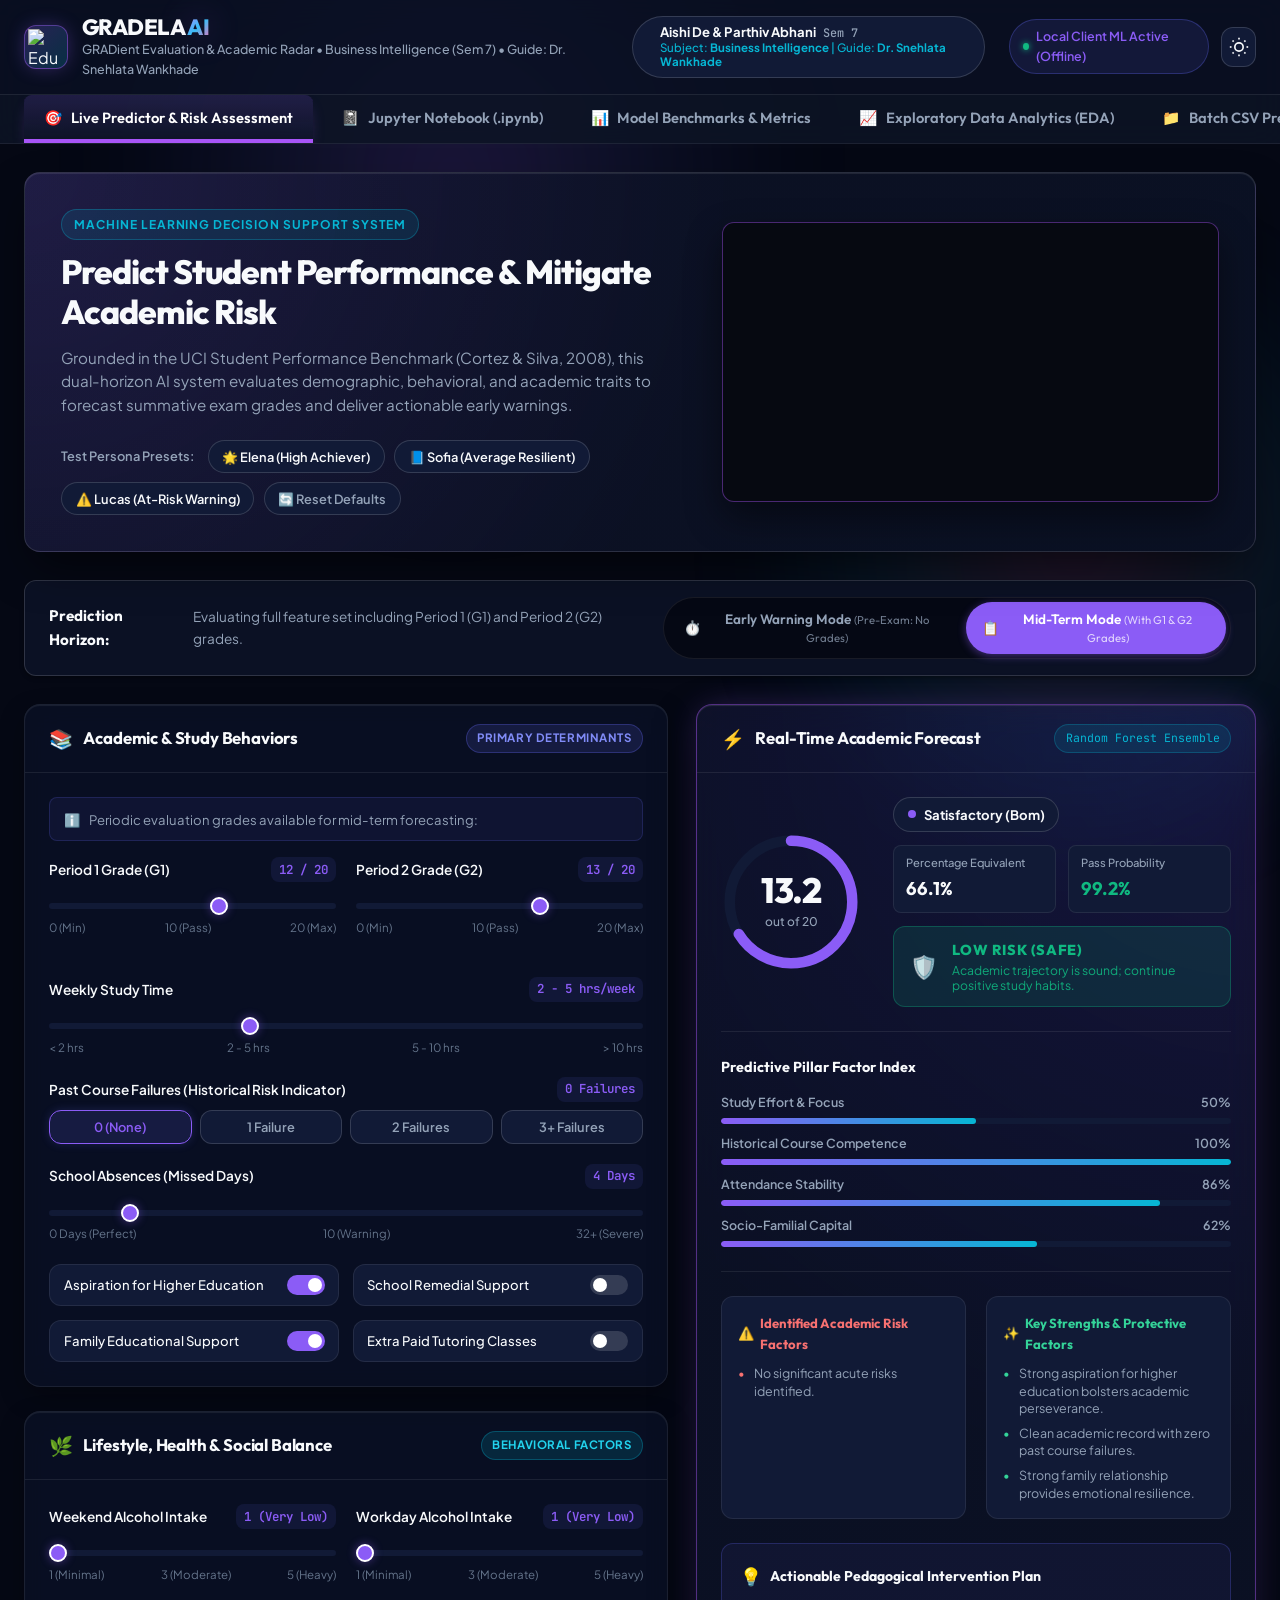
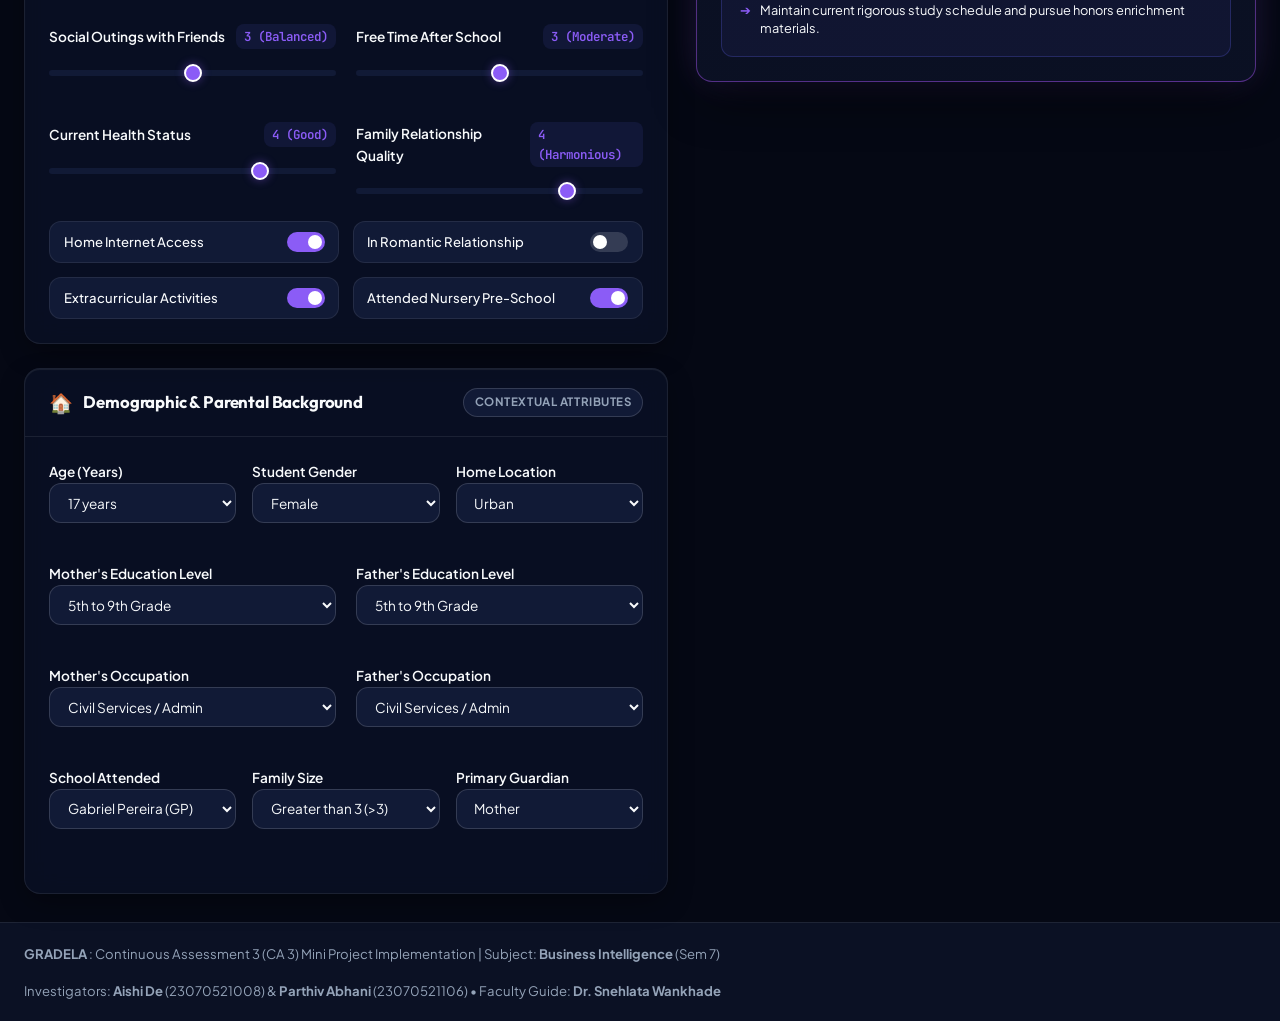
==== index.html @ 6670b4cc "style: elevate design system to Celestial Aurora Obsidian theme and purge legacy identifiers" ====
<!DOCTYPE html>
<html lang="en">
<head>
  <meta charset="UTF-8">
  <meta http-equiv="refresh" content="0; url=web_app/index.html">
  <script>window.location.replace("web_app/index.html");</script>
  <title>GRADELA | Student Performance Prediction</title>
</head>
<body style="font-family: sans-serif; background: #060913; color: #ffffff; display: flex; align-items: center; justify-content: center; height: 100vh; margin: 0;">
  <p>Loading GRADELA... <a href="web_app/index.html" style="color: #8b5cf6;">Click here if not redirected automatically</a>.</p>
</body>
</html>
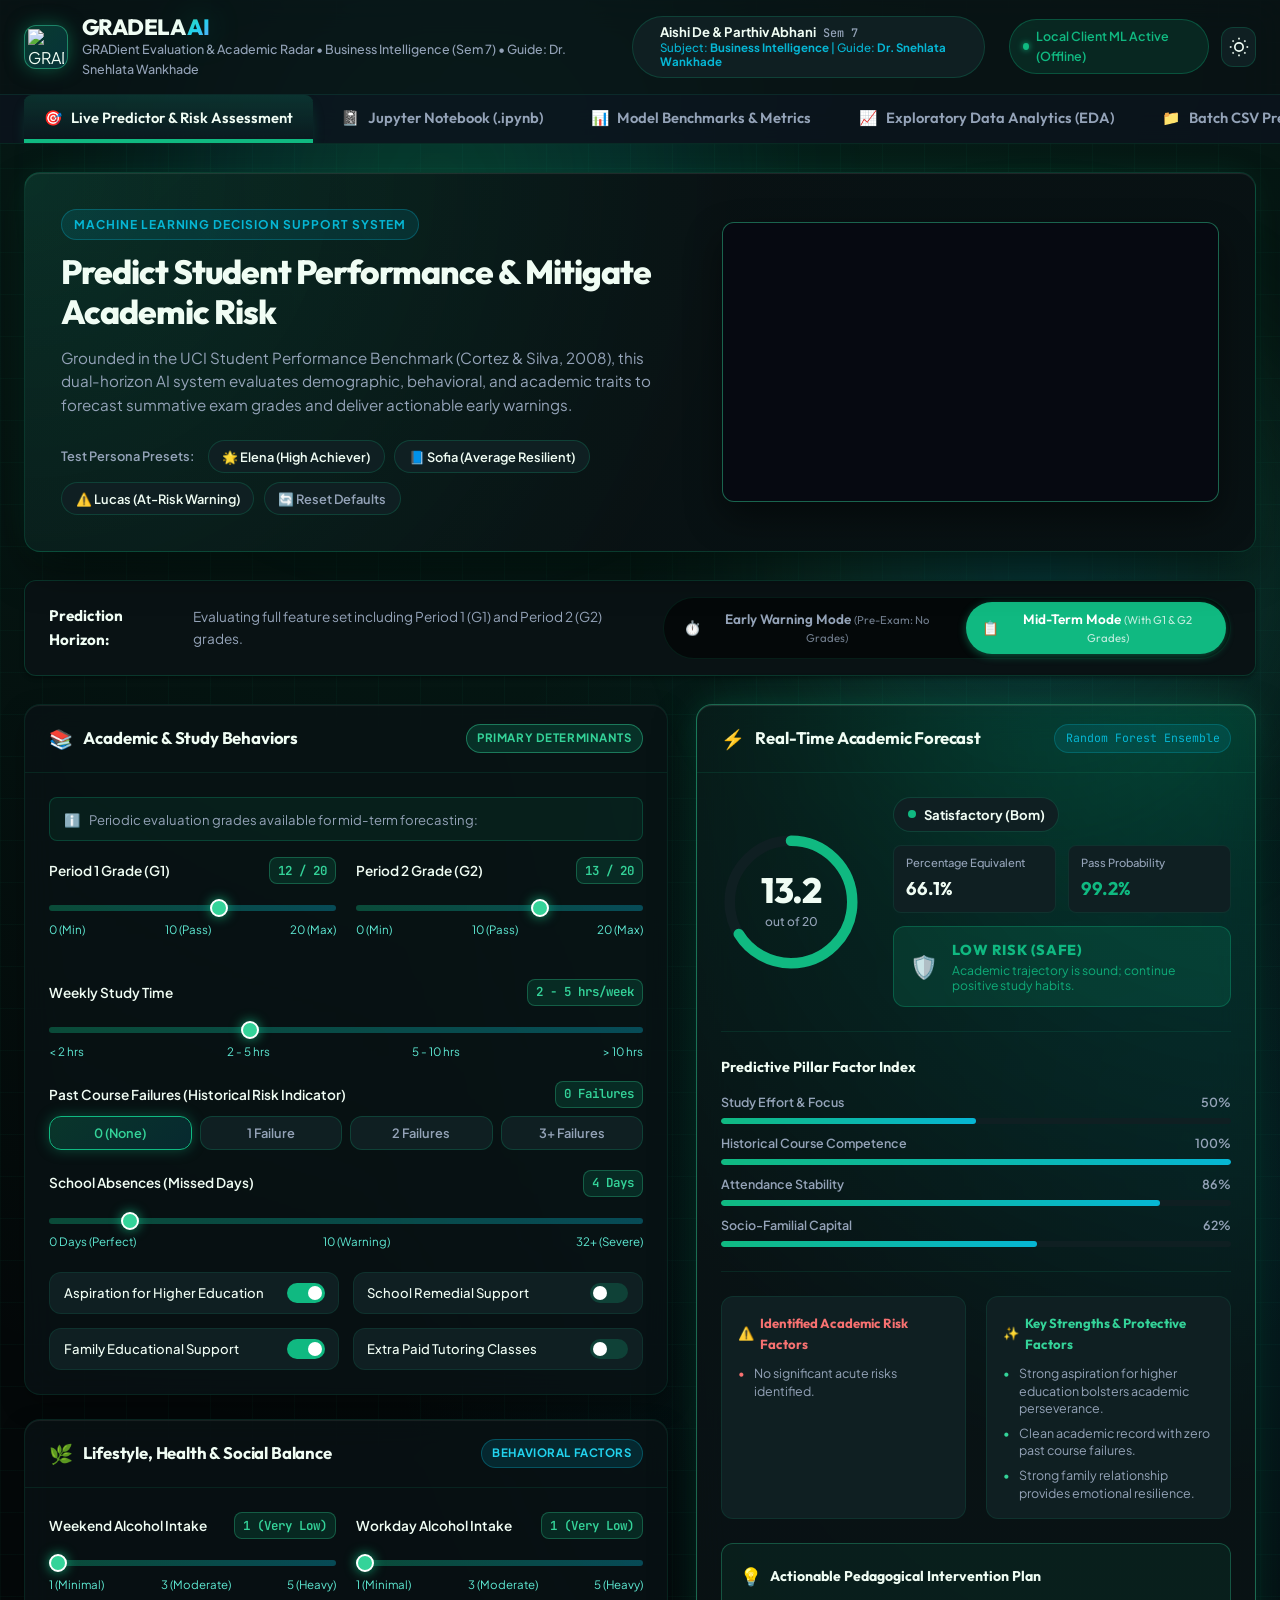
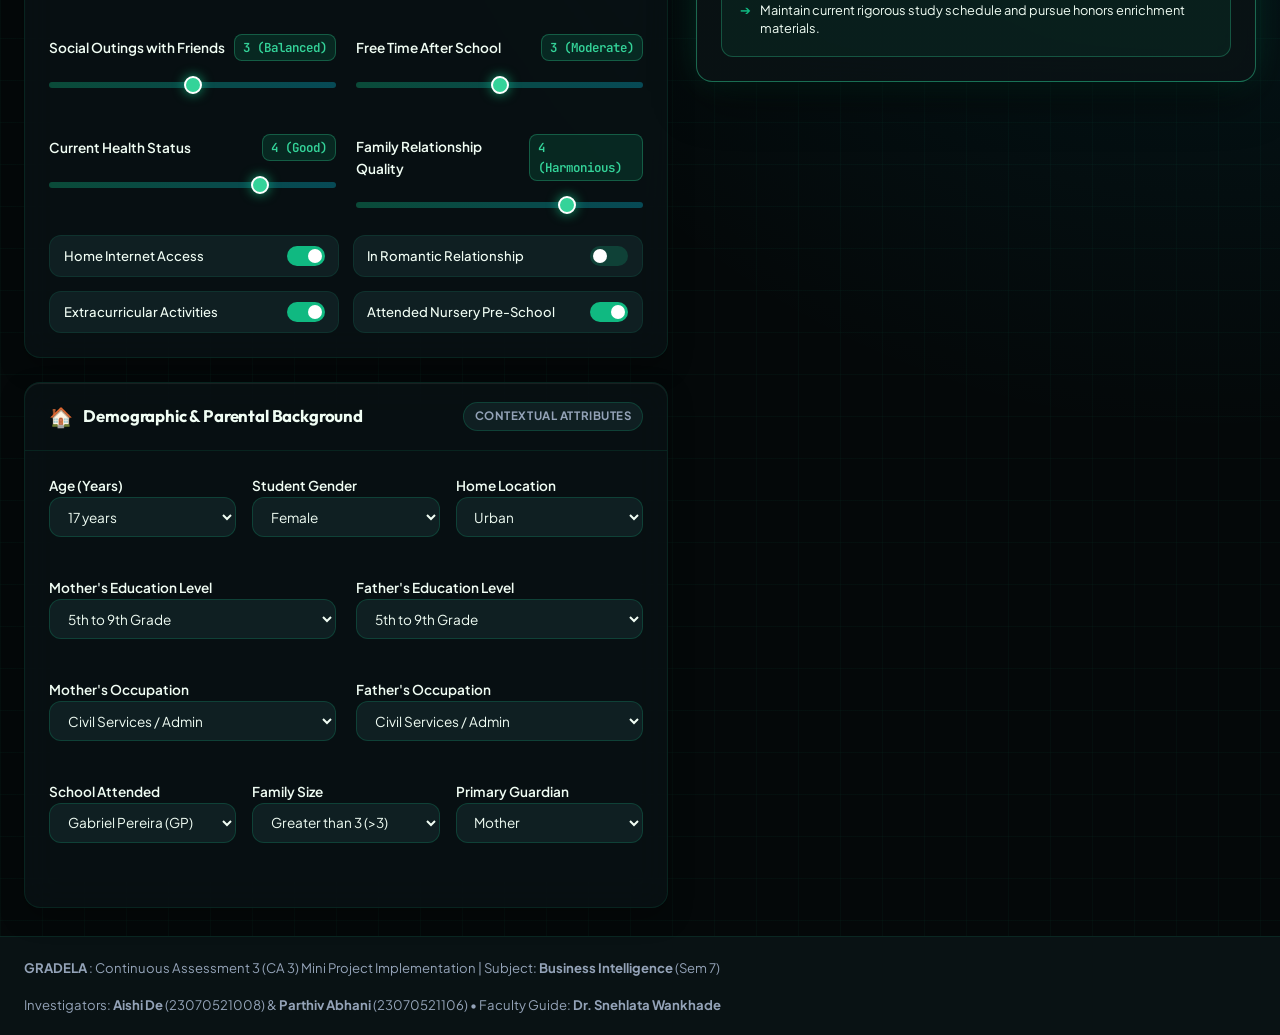
==== commit f2dc7a2b: "feat(theme): apply Cyber-Emerald & Matrix Mint theme, refresh charts, and enhance cache-busting" ====
--- a/index.html
+++ b/index.html
@@ -6,7 +6,7 @@
   <script>window.location.replace("web_app/index.html");</script>
   <title>GRADELA | Student Performance Prediction</title>
 </head>
-<body style="font-family: sans-serif; background: #060913; color: #ffffff; display: flex; align-items: center; justify-content: center; height: 100vh; margin: 0;">
-  <p>Loading GRADELA... <a href="web_app/index.html" style="color: #8b5cf6;">Click here if not redirected automatically</a>.</p>
+<body style="font-family: sans-serif; background: #040809; color: #ffffff; display: flex; align-items: center; justify-content: center; height: 100vh; margin: 0;">
+  <p>Loading GRADELA... <a href="web_app/index.html" style="color: #10b981;">Click here if not redirected automatically</a>.</p>
 </body>
 </html>
